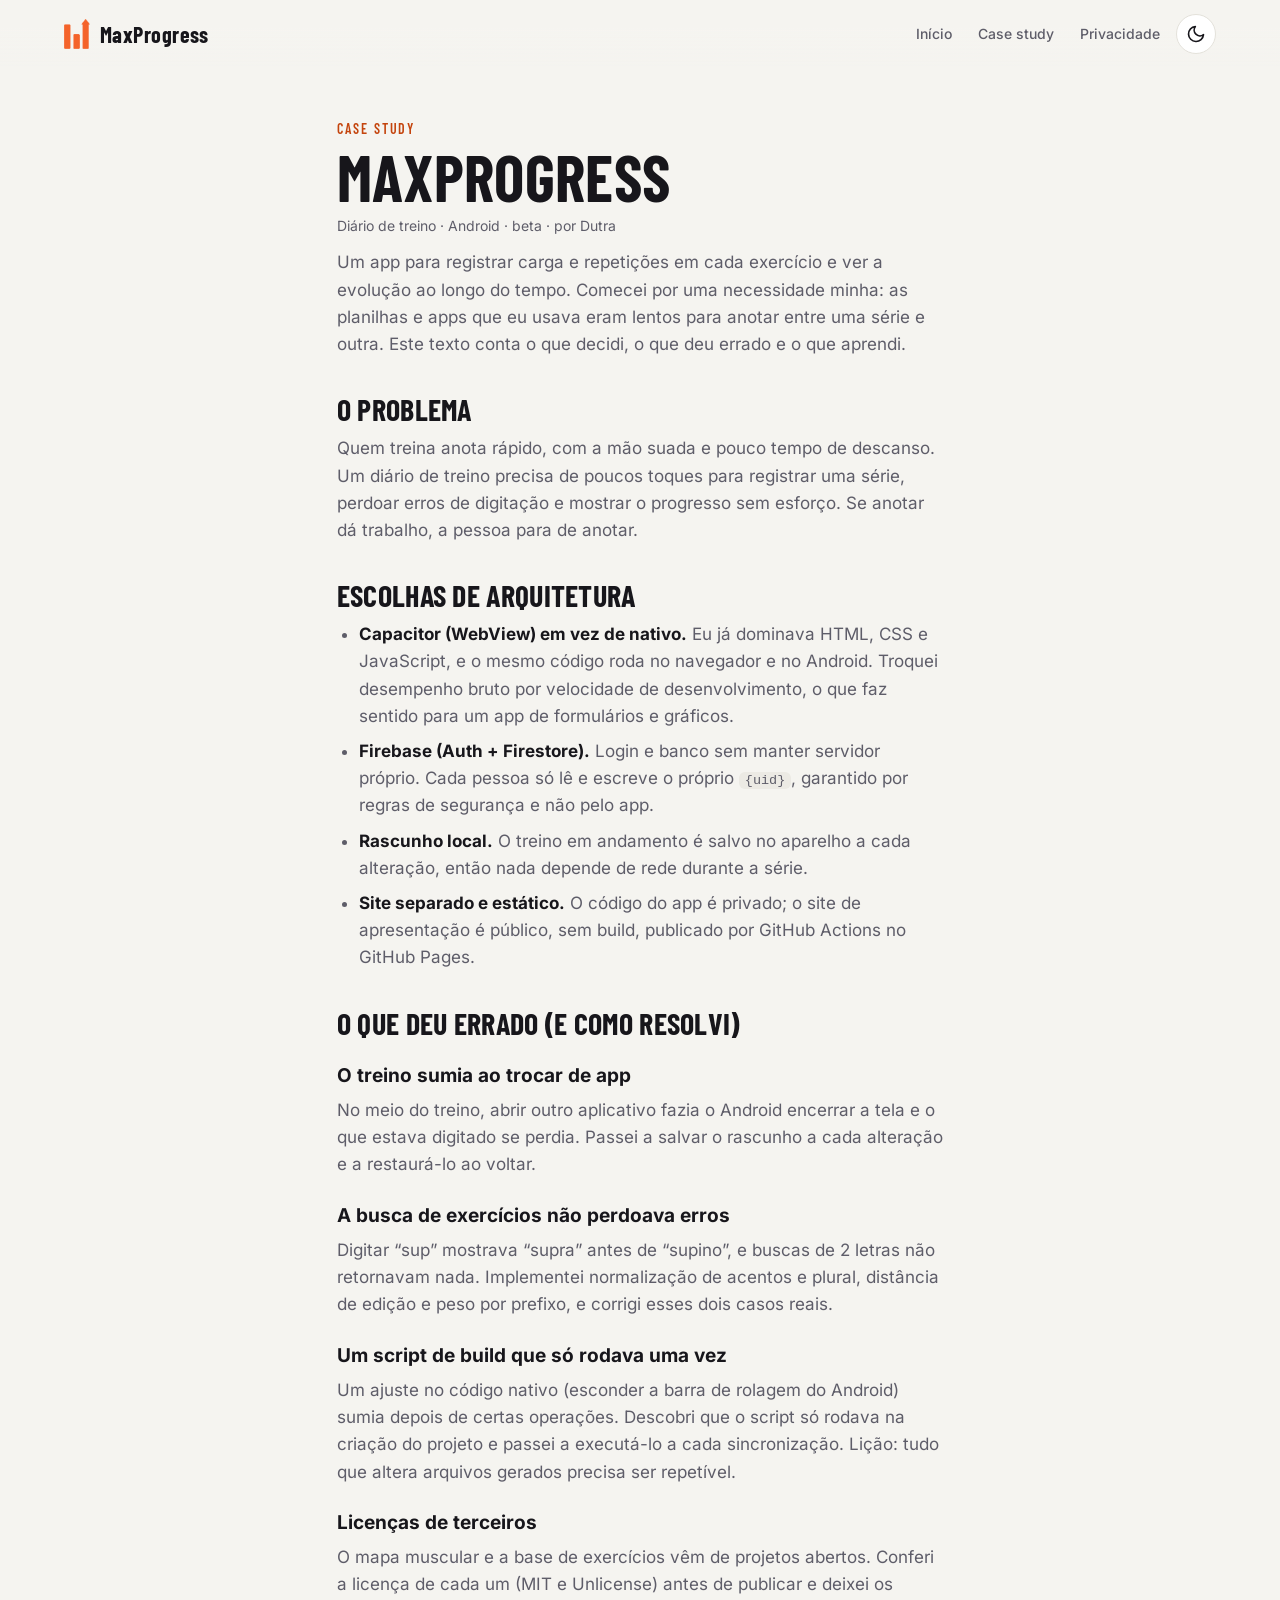
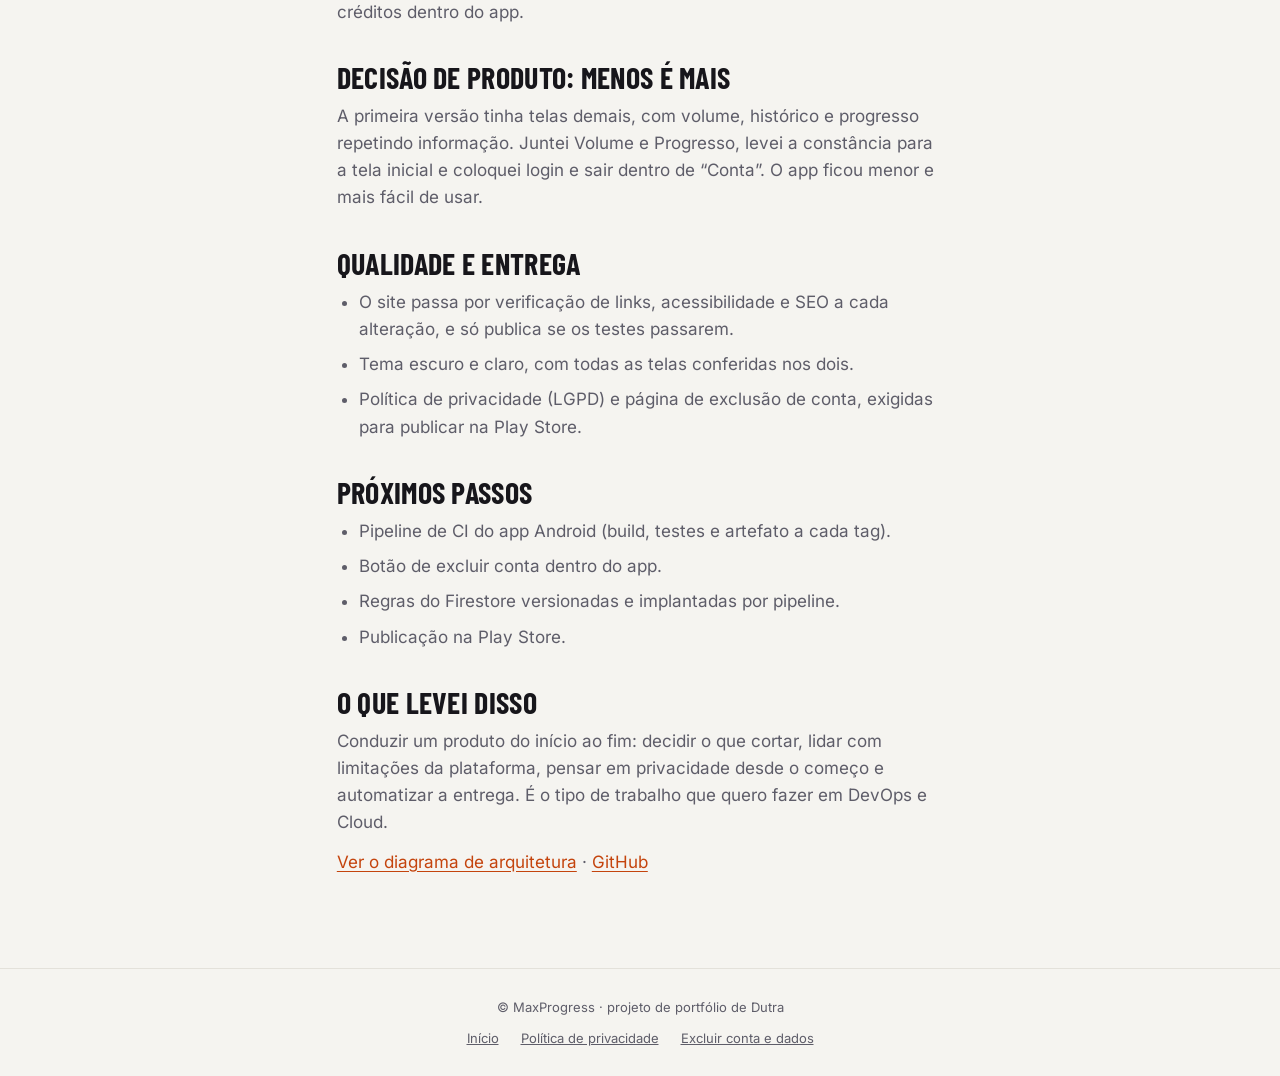
==== case-study.html @ fec6e603 "Site MaxProgress" ====
<!doctype html>
<html lang="pt-BR">
<head>
  <meta charset="utf-8">
  <meta name="viewport" content="width=device-width, initial-scale=1">
  <title>Case study — MaxProgress</title>
  <meta name="description" content="Case study do MaxProgress: problema, decisões técnicas, o que deu errado e o que aprendi construindo um diário de treino com Capacitor e Firebase.">
  <meta name="theme-color" content="#17161B">
  <meta name="color-scheme" content="dark light">
  <link rel="canonical" href="https://maxprogress.com.br/case-study.html">
  <link rel="icon" href="assets/favicon.png">
  <link rel="stylesheet" href="css/style.css">
  <script>(function(){var t=null;try{t=localStorage.getItem('mp-theme')}catch(e){}if(t!=='light'&&t!=='dark'){try{t=matchMedia('(prefers-color-scheme: light)').matches?'light':'dark'}catch(e){t='dark'}}document.documentElement.setAttribute('data-theme',t)})();</script>
</head>
<body>
  <header class="top">
    <a class="brand" href="index.html" aria-label="MaxProgress, página inicial"><img src="assets/logo.png" alt="" width="26" height="30"><span>MaxProgress</span></a>
    <nav class="nav" aria-label="Seções"><a href="index.html">Início</a><a href="case-study.html" aria-current="page">Case study</a><a href="privacidade.html">Privacidade</a></nav>
    <button class="theme-btn" type="button" data-theme-toggle aria-label="Alternar entre tema escuro e claro" aria-pressed="false">
      <svg class="i-sun" viewBox="0 0 24 24" width="20" height="20" fill="none" stroke="currentColor" stroke-width="2" stroke-linecap="round" aria-hidden="true"><circle cx="12" cy="12" r="4"/><path d="M12 2v2M12 20v2M4.9 4.9l1.4 1.4M17.7 17.7l1.4 1.4M2 12h2M20 12h2M4.9 19.1l1.4-1.4M17.7 6.3l1.4-1.4"/></svg>
      <svg class="i-moon" viewBox="0 0 24 24" width="20" height="20" fill="none" stroke="currentColor" stroke-width="2" stroke-linecap="round" stroke-linejoin="round" aria-hidden="true"><path d="M21 12.8A9 9 0 1 1 11.2 3a7 7 0 0 0 9.8 9.8z"/></svg>
    </button>
  </header>
  <main class="doc">
    <span class="eyebrow">Case study</span>
    <h1 class="doc-h1">MaxProgress</h1>
    <p class="doc-meta">Diário de treino · Android · beta · por Dutra</p>
    <p>Um app para registrar carga e repetições em cada exercício e ver a evolução ao longo do tempo. Comecei por uma necessidade minha: as planilhas e apps que eu usava eram lentos para anotar entre uma série e outra. Este texto conta o que decidi, o que deu errado e o que aprendi.</p>

    <h2>O problema</h2>
    <p>Quem treina anota rápido, com a mão suada e pouco tempo de descanso. Um diário de treino precisa de poucos toques para registrar uma série, perdoar erros de digitação e mostrar o progresso sem esforço. Se anotar dá trabalho, a pessoa para de anotar.</p>

    <h2>Escolhas de arquitetura</h2>
    <ul>
      <li><strong>Capacitor (WebView) em vez de nativo.</strong> Eu já dominava HTML, CSS e JavaScript, e o mesmo código roda no navegador e no Android. Troquei desempenho bruto por velocidade de desenvolvimento, o que faz sentido para um app de formulários e gráficos.</li>
      <li><strong>Firebase (Auth + Firestore).</strong> Login e banco sem manter servidor próprio. Cada pessoa só lê e escreve o próprio <code>{uid}</code>, garantido por regras de segurança e não pelo app.</li>
      <li><strong>Rascunho local.</strong> O treino em andamento é salvo no aparelho a cada alteração, então nada depende de rede durante a série.</li>
      <li><strong>Site separado e estático.</strong> O código do app é privado; o site de apresentação é público, sem build, publicado por GitHub Actions no GitHub Pages.</li>
    </ul>

    <h2>O que deu errado (e como resolvi)</h2>
    <h3>O treino sumia ao trocar de app</h3>
    <p>No meio do treino, abrir outro aplicativo fazia o Android encerrar a tela e o que estava digitado se perdia. Passei a salvar o rascunho a cada alteração e a restaurá-lo ao voltar.</p>
    <h3>A busca de exercícios não perdoava erros</h3>
    <p>Digitar “sup” mostrava “supra” antes de “supino”, e buscas de 2 letras não retornavam nada. Implementei normalização de acentos e plural, distância de edição e peso por prefixo, e corrigi esses dois casos reais.</p>
    <h3>Um script de build que só rodava uma vez</h3>
    <p>Um ajuste no código nativo (esconder a barra de rolagem do Android) sumia depois de certas operações. Descobri que o script só rodava na criação do projeto e passei a executá-lo a cada sincronização. Lição: tudo que altera arquivos gerados precisa ser repetível.</p>
    <h3>Licenças de terceiros</h3>
    <p>O mapa muscular e a base de exercícios vêm de projetos abertos. Conferi a licença de cada um (MIT e Unlicense) antes de publicar e deixei os créditos dentro do app.</p>

    <h2>Decisão de produto: menos é mais</h2>
    <p>A primeira versão tinha telas demais, com volume, histórico e progresso repetindo informação. Juntei Volume e Progresso, levei a constância para a tela inicial e coloquei login e sair dentro de “Conta”. O app ficou menor e mais fácil de usar.</p>

    <h2>Qualidade e entrega</h2>
    <ul>
      <li>O site passa por verificação de links, acessibilidade e SEO a cada alteração, e só publica se os testes passarem.</li>
      <li>Tema escuro e claro, com todas as telas conferidas nos dois.</li>
      <li>Política de privacidade (LGPD) e página de exclusão de conta, exigidas para publicar na Play Store.</li>
    </ul>

    <h2>Próximos passos</h2>
    <ul>
      <li>Pipeline de CI do app Android (build, testes e artefato a cada tag).</li>
      <li>Botão de excluir conta dentro do app.</li>
      <li>Regras do Firestore versionadas e implantadas por pipeline.</li>
      <li>Publicação na Play Store.</li>
    </ul>

    <h2>O que levei disso</h2>
    <p>Conduzir um produto do início ao fim: decidir o que cortar, lidar com limitações da plataforma, pensar em privacidade desde o começo e automatizar a entrega. É o tipo de trabalho que quero fazer em DevOps e Cloud.</p>
    <p><a href="index.html#bastidores">Ver o diagrama de arquitetura</a> · <a href="https://github.com/Andreyvid">GitHub</a></p>
  </main>
  <footer>
    <span>© MaxProgress · projeto de portfólio de Dutra</span>
    <nav class="foot-links" aria-label="Legal"><a href="index.html">Início</a><a href="privacidade.html">Política de privacidade</a><a href="excluir-conta.html">Excluir conta e dados</a></nav>
  </footer>
  <script src="js/theme.js"></script>
</body>
</html>
---- css/style.css ----
/* ===== Fontes (locais, licença OFL em assets/fonts) ===== */
@font-face{font-family:"Inter";font-weight:400;font-display:swap;src:url(../assets/fonts/inter-latin-400-normal.woff2) format("woff2")}
@font-face{font-family:"Inter";font-weight:500;font-display:swap;src:url(../assets/fonts/inter-latin-500-normal.woff2) format("woff2")}
@font-face{font-family:"Inter";font-weight:600;font-display:swap;src:url(../assets/fonts/inter-latin-600-normal.woff2) format("woff2")}
@font-face{font-family:"Inter";font-weight:700;font-display:swap;src:url(../assets/fonts/inter-latin-700-normal.woff2) format("woff2")}
@font-face{font-family:"Barlow Condensed";font-weight:600;font-display:swap;src:url(../assets/fonts/barlow-condensed-latin-600-normal.woff2) format("woff2")}
@font-face{font-family:"Barlow Condensed";font-weight:700;font-display:swap;src:url(../assets/fonts/barlow-condensed-latin-700-normal.woff2) format("woff2")}

:root{
  color-scheme:dark;
  --bg:#17161B; --card:#222128; --line:#2f2e37; --soft:#1d1c22;
  --tx:#F0F0F2; --mu:#9B9AA6; --or:#F4632A; --or-ink:#F4632A; --on-or:#17161B;
  --shadow:0 24px 60px rgba(0,0,0,.5);
  --body:#2a2a31;
  --ratio:2.1641;               /* altura / largura do print (844/390) */
  --ph:min(78vh,760px);         /* altura do celular em 3D */
  --pw:calc(var(--ph) / var(--ratio));
  --gap:3.2vw;
}
:root[data-theme="light"]{
  color-scheme:light;
  --bg:#F5F4F0; --card:#FFFFFF; --line:#E3E1DA; --soft:#ECEAE4;
  --tx:#17161B; --mu:#5E5D69; --or-ink:#C4440D; --on-or:#FFFFFF;
  --shadow:0 24px 50px rgba(40,30,20,.18);
}
*{box-sizing:border-box;margin:0;padding:0}
html{scroll-behavior:auto;background:var(--bg)}
body{background:var(--bg);color:var(--tx);font:400 17px/1.6 "Inter",system-ui,sans-serif;-webkit-font-smoothing:antialiased;overflow-x:hidden}
img{display:block;max-width:100%}
.skip{position:absolute;left:-999px;top:8px;background:var(--or);color:#111;padding:8px 14px;border-radius:8px;z-index:100}
.skip:focus{left:8px}

/* ===== Topo ===== */
.top{position:fixed;inset:0 0 auto 0;z-index:50;display:flex;justify-content:space-between;gap:16px;align-items:center;padding:14px 5vw;background:linear-gradient(var(--bg) 40%,transparent)}
.brand{display:flex;align-items:center;gap:10px;color:var(--tx);text-decoration:none;font:700 22px "Barlow Condensed",sans-serif;letter-spacing:.02em}
.badge{display:inline-block;font-size:12px;font-weight:600;color:var(--or-ink);border:1px solid color-mix(in srgb,var(--or) 50%,transparent);padding:4px 12px;border-radius:99px}

/* ===== Hero ===== */
.hero{min-height:88vh;display:flex;flex-direction:column;align-items:center;justify-content:center;text-align:center;padding:110px 6vw 60px}
.hero-logo{width:84px;height:auto;margin-bottom:18px}
h1{font:700 clamp(46px,8vw,92px)/.98 "Barlow Condensed",sans-serif;letter-spacing:.005em;text-transform:uppercase}
h1 em{font-style:normal;color:var(--or-ink)}
.lead{max-width:540px;margin-top:22px;color:var(--mu)}
.scroll-hint{margin-top:44px;font-size:14px;color:var(--mu)}
.scroll-hint span{display:inline-block;color:var(--or)}

/* ===== Vitrine — versão SIMPLES (padrão: mobile, sem JS, movimento reduzido) ===== */
#showcase{padding:30px 6vw 20px}
.phone-wrap,.dots{display:none}
.proto-note{text-align:center;font-size:13px;color:var(--mu);margin-top:10px}
.steps{list-style:none;max-width:1000px;margin:0 auto;display:grid;gap:70px}
.step{display:grid;gap:26px;align-items:center;justify-items:center;text-align:center}
.step-inner{max-width:440px}
.step-n{display:block;font:600 14px "Barlow Condensed",sans-serif;letter-spacing:.14em;text-transform:uppercase;color:var(--or-ink);margin-bottom:6px}
h2{font:700 clamp(30px,4.4vw,48px)/1.04 "Barlow Condensed",sans-serif;text-transform:uppercase;letter-spacing:.01em;margin-bottom:12px}
.step-inner p{color:var(--mu)}
.phone-flat{width:min(250px,64vw);padding:9px;border-radius:38px;background:var(--body);border:1px solid #3a3943;box-shadow:var(--shadow)}
.phone-flat img{width:100%;height:auto;border-radius:30px}
@media (min-width:760px){
  .step{grid-template-columns:1fr 1fr;text-align:left;justify-items:stretch}
  .step-inner{justify-self:end}
  .step-shot{justify-self:start}
  .step--right .step-inner{order:2;justify-self:start}
  .step--right .step-shot{order:1;justify-self:end}
}

footer{padding:28px 6vw;text-align:center;font-size:13px;color:var(--mu);border-top:1px solid var(--line)}

/* ===== Vitrine — modo 3D (classe is-3d, só em desktop com JS e sem movimento reduzido) ===== */
.is-3d #showcase{height:100vh;padding:0;overflow:hidden;position:relative}
.is-3d .stage{position:relative;height:100vh;width:100%;--off:0px}
.is-3d .phone-wrap{display:block;position:absolute;left:50%;top:50%;width:var(--pw);height:var(--ph);margin:calc(var(--ph) / -2) 0 0 calc(var(--pw) / -2);z-index:2;pointer-events:none}
.is-3d .phone-shadow{position:absolute;left:8%;right:8%;bottom:-5%;height:7%;border-radius:50%;background:rgba(0,0,0,.7);filter:blur(24px)}
:root[data-theme="light"] .phone-shadow{background:rgba(40,30,20,.35)}
.is-3d .phone-persp{width:100%;height:100%;perspective:1700px}
.phone{position:relative;width:100%;height:100%;transform-style:preserve-3d;--depth:calc(var(--pw) * .075);--r:calc(var(--pw) * .13)}
.slab{position:absolute;inset:0;border-radius:var(--r);background:#33323b;border:1px solid #484753;transform:translateZ(calc((var(--i) / 7 - .5) * var(--depth)))}
.face{position:absolute;inset:0;border-radius:var(--r);background:var(--body);backface-visibility:hidden;-webkit-backface-visibility:hidden;border:1px solid #4b4a55}
.face.front{transform:translateZ(calc(var(--depth) / 2));padding:calc(var(--pw) * .032)}
.face.back{transform:rotateY(180deg) translateZ(calc(var(--depth) / 2));display:flex;align-items:center;justify-content:center;background:linear-gradient(160deg,#2f2e37,#1f1e25)}
.face.back img{width:28%;height:auto;opacity:.9}
.screen{position:relative;width:100%;height:100%;border-radius:calc(var(--r) * .78);overflow:hidden;background:#121212}
.screen .shot{position:absolute;inset:0;opacity:0}
.screen .shot:first-child{opacity:1}
.screen .shot img{position:absolute;inset:0;width:100%;height:100%;object-fit:cover}
.cam{position:absolute;top:2.6%;left:50%;width:3.4%;aspect-ratio:1;margin-left:-1.7%;border-radius:50%;background:#050507;box-shadow:0 0 0 2px #15141a}

.is-3d .steps{position:absolute;inset:0;display:block;max-width:none;margin:0;z-index:3;pointer-events:none}
.is-3d .step{position:absolute;top:0;bottom:0;display:flex;align-items:center;text-align:left;opacity:0}
.is-3d .step:first-child{opacity:1}
.is-3d .step-shot{display:none}
.is-3d .step-inner{max-width:440px;width:100%}
.is-3d .step--left{left:5vw;right:calc(50% - var(--off) + var(--pw) / 2 + var(--gap));justify-content:flex-end}
.is-3d .step--right{right:5vw;left:calc(50% - var(--off) + var(--pw) / 2 + var(--gap));justify-content:flex-start}
.is-3d h2{font-size:clamp(34px,4.2vw,58px)}
.is-3d .step-inner p{font-size:clamp(16px,1.3vw,19px)}

.is-3d .dots{display:flex;gap:10px;position:absolute;left:50%;bottom:4vh;transform:translateX(-50%);z-index:4}
.dot{width:8px;height:8px;border-radius:99px;background:#44434e;transition:width .25s,background .25s}
.dot.is-on{width:26px;background:var(--or)}
.is-3d .proto-note{position:absolute;right:5vw;bottom:3.6vh;margin:0;z-index:4}

@media (prefers-reduced-motion:reduce){.dot{transition:none}}

/* ===== Tema: botão e navegação ===== */
.nav{display:none;gap:26px;margin-left:auto;font-size:14px;font-weight:500}
.nav a{color:var(--mu);text-decoration:none;transition:color .2s}
.nav a:hover,.nav a:focus-visible{color:var(--tx)}
@media (min-width:860px){.nav{display:flex}}
.theme-btn{margin-left:auto;display:inline-grid;place-items:center;width:40px;height:40px;border-radius:50%;border:1px solid var(--line);background:var(--card);color:var(--tx);cursor:pointer}
.nav + .theme-btn{margin-left:0}
.theme-btn:hover{border-color:var(--or)}
.i-sun{display:none}
:root[data-theme="dark"] .i-sun{display:block}
:root[data-theme="dark"] .i-moon{display:none}
:root[data-theme="light"] .i-moon{display:block}
:root[data-theme="light"] .i-sun{display:none}
:focus-visible{outline:2px solid var(--or);outline-offset:3px;border-radius:6px}
body,.card,.theme-btn,.phone-flat,.stats li{transition:background-color .3s,color .3s,border-color .3s}

/* ===== Hero extras ===== */
.hero .badge{margin-bottom:22px}
.chips{display:flex;flex-wrap:wrap;justify-content:center;gap:10px;margin-top:26px}
.chips span{font-size:14px;color:var(--tx);background:var(--card);border:1px solid var(--line);padding:6px 14px;border-radius:99px}

/* ===== Seções ===== */
.sec{max-width:1120px;margin:0 auto;padding:96px 6vw}
.sec--narrow{max-width:760px}
.sec-head{max-width:640px;margin-bottom:44px}
.sec-head p,.split p{color:var(--mu);margin-top:10px}
.eyebrow{display:block;font:600 14px "Barlow Condensed",sans-serif;letter-spacing:.14em;text-transform:uppercase;color:var(--or-ink);margin-bottom:8px}
.sec h2{margin-bottom:6px}

.stats{list-style:none;display:grid;grid-template-columns:repeat(auto-fit,minmax(200px,1fr));gap:16px}
.stats li{background:var(--card);border:1px solid var(--line);border-radius:22px;padding:24px}
.stats b{display:block;font:700 56px/1 "Barlow Condensed",sans-serif;color:var(--or-ink)}
.stats span{display:block;margin-top:8px;color:var(--mu);font-size:15px;line-height:1.4}

.cards{display:grid;grid-template-columns:repeat(auto-fit,minmax(250px,1fr));gap:16px}
.card{background:var(--card);border:1px solid var(--line);border-radius:22px;padding:26px}
.card h3,.how h3,.road h3{font:700 24px/1.1 "Barlow Condensed",sans-serif;text-transform:uppercase;letter-spacing:.01em;margin:14px 0 8px}
.card p,.how p,.road p{color:var(--mu);font-size:15.5px;line-height:1.55}
.ico{display:grid;place-items:center;width:44px;height:44px;border-radius:14px;background:color-mix(in srgb,var(--or) 14%,transparent);color:var(--or-ink)}
.ico svg{width:22px;height:22px;fill:none;stroke:currentColor;stroke-width:2;stroke-linecap:round;stroke-linejoin:round}

.split{display:grid;gap:48px;align-items:center}
@media (min-width:900px){.split{grid-template-columns:1fr 1fr}}
.duo{display:flex;gap:22px;justify-content:center;align-items:flex-start}
.duo figure{text-align:center}
.duo .phone-flat{width:min(220px,40vw)}
.duo figcaption{margin-top:12px;font-size:14px;color:var(--mu)}
.duo figcaption em{font-style:normal;color:var(--or-ink)}
.btn{display:inline-block;margin-top:16px;padding:13px 24px;border-radius:99px;border:1.5px solid var(--or);background:transparent;color:var(--or-ink);font:600 15px "Inter",sans-serif;text-decoration:none;cursor:pointer}
.btn:hover{background:color-mix(in srgb,var(--or) 12%,transparent)}
.btn--solid{background:var(--or);color:#17161B;border-color:var(--or)}
.btn--solid:hover{background:var(--or);filter:brightness(1.08)}
.btn-light{display:none}
:root[data-theme="light"] .btn-dark{display:none}
:root[data-theme="light"] .btn-light{display:inline}

.how{list-style:none;display:grid;grid-template-columns:repeat(auto-fit,minmax(240px,1fr));gap:28px;counter-reset:s}
.how li{border-top:2px solid var(--or);padding-top:18px}
.how b{font:700 15px "Barlow Condensed",sans-serif;letter-spacing:.14em;color:var(--or-ink)}
.how b::before{content:"PASSO "}

.road{list-style:none;display:grid;grid-template-columns:repeat(auto-fit,minmax(260px,1fr));gap:16px}
.road li{background:var(--card);border:1px solid var(--line);border-radius:22px;padding:24px}
.road h3{margin-top:12px}
.tag{display:inline-block;font-size:12px;font-weight:600;padding:3px 11px;border-radius:99px;background:var(--soft);color:var(--mu)}
.tag--now{background:var(--or);color:#17161B}

.tech{list-style:none;display:flex;flex-wrap:wrap;gap:10px}
.tech li{padding:9px 18px;border-radius:99px;background:var(--card);border:1px solid var(--line);font-size:15px;font-weight:500}

.faq details{border-bottom:1px solid var(--line);padding:18px 0}
.faq summary{cursor:pointer;font-weight:600;list-style:none;display:flex;justify-content:space-between;gap:16px}
.faq summary::-webkit-details-marker{display:none}
.faq summary::after{content:"+";color:var(--or-ink);font-size:22px;line-height:1}
.faq details[open] summary::after{content:"–"}
.faq details p{margin-top:10px;color:var(--mu)}

.end{max-width:620px;margin:0 auto;padding:90px 6vw 110px;text-align:center}
.end img{margin:0 auto 18px}
.end p{color:var(--mu);margin:8px 0 8px}
footer{background:var(--bg)}
@media (prefers-reduced-motion:reduce){body,.card,.theme-btn,.phone-flat,.stats li,.nav a{transition:none}}

/* ===== Bastidores ===== */
.diagram{margin:0 0 56px}
.diagram-svg{display:none;width:100%;height:auto;background:var(--card);border:1px solid var(--line);border-radius:22px;padding:14px}
.diagram-svg text{font:500 14px "Inter",sans-serif}
.d-box{fill:var(--bg);stroke:var(--line);stroke-width:1.5}
.d-hl{stroke:var(--or)}
.d-t{fill:var(--tx);font-weight:600}
.d-mu{fill:var(--mu)}
.d-mono{font-family:ui-monospace,Menlo,Consolas,monospace!important;font-size:13px!important}
.d-lane text{fill:var(--or-ink);font:600 12px "Inter",sans-serif;letter-spacing:.16em}
.d-line{fill:none;stroke:var(--mu);stroke-width:1.6}
.d-sep{stroke:var(--line);stroke-dasharray:4 6}
.d-arrow{fill:var(--mu)}
.diagram-list{padding-left:20px;color:var(--mu);display:grid;gap:8px}
.diagram-list b{color:var(--tx)}
code{font:13.5px ui-monospace,Menlo,Consolas,monospace;background:var(--soft);padding:1px 6px;border-radius:6px}
@media (min-width:760px){.diagram-svg{display:block}.diagram-list{display:none}}
.sub{font:700 clamp(26px,3.4vw,38px)/1.05 "Barlow Condensed",sans-serif;text-transform:uppercase;margin:0 0 20px}
.cards--2{grid-template-columns:repeat(auto-fit,minmax(300px,1fr))}
.cards--2 .card h3{margin-top:0}
.cards--2 .card p+p{margin-top:10px}
.cards--2 .card b{color:var(--tx)}
.author p{color:var(--mu);margin-top:12px}
.author .btn{margin-top:22px}
.foot-links{display:flex;gap:22px;justify-content:center;flex-wrap:wrap;margin-top:10px}
.foot-links a{color:var(--mu)}
.foot-links a:hover{color:var(--tx)}

/* ===== Páginas de texto (privacidade, exclusão) ===== */
.doc{max-width:760px;margin:0 auto;padding:120px 6vw 80px}
.doc-h1{font:700 clamp(40px,7vw,64px)/1 "Barlow Condensed",sans-serif;text-transform:uppercase;margin-bottom:6px}
.doc-meta{color:var(--mu);font-size:14px;margin-bottom:28px}
.doc h3{font-size:19px;margin:22px 0 6px}
.doc h2{font-size:clamp(24px,3vw,30px);margin:36px 0 10px}
.doc p,.doc li{color:var(--mu)}
.doc p{margin-bottom:12px}
.doc strong{color:var(--tx)}
.doc ul,.doc ol{padding-left:22px;display:grid;gap:8px;margin-bottom:12px}
.doc a{color:var(--or-ink);text-underline-offset:3px}

.motion-note{max-width:640px;margin:0 auto 28px;text-align:center;font-size:14px;color:var(--mu);background:var(--card);border:1px solid var(--line);border-radius:16px;padding:12px 16px}
.motion-note button{display:inline;margin-left:4px;background:none;border:0;color:var(--or-ink);font:600 14px "Inter",sans-serif;text-decoration:underline;text-underline-offset:3px;cursor:pointer}
.is-3d .motion-note{display:none}
html[data-motion="on"].is-3d .motion-note{display:block;position:absolute;left:5vw;bottom:2.6vh;z-index:6;margin:0;max-width:360px;text-align:left;font-size:12.5px;padding:8px 12px}

/* ===== Imagens por tema (cada tela tem versão escura e clara) ===== */
.t-light{display:none}
:root[data-theme="light"] .t-dark{display:none}
:root[data-theme="light"] .t-light{display:block}

/* ===== Comparador escuro × claro ===== */
.cmp{display:grid;justify-items:center;gap:16px}
.cmp-phone{width:min(300px,74vw)}
.cmp-view{position:relative;aspect-ratio:780/1688;border-radius:30px;overflow:hidden;background:#121212;--pos:50%;user-select:none;-webkit-user-select:none}
.phone-flat .cmp-view img{position:absolute;inset:0;width:100%;height:100%;border-radius:0;object-fit:cover;pointer-events:none}
.cmp-light{clip-path:inset(0 0 0 var(--pos))}
.cmp-line{position:absolute;top:0;bottom:0;left:var(--pos);width:2px;margin-left:-1px;background:var(--or);pointer-events:none}
.cmp-line i{position:absolute;top:50%;left:50%;width:44px;height:44px;margin:-22px 0 0 -22px;border-radius:50%;background:var(--or);box-shadow:0 4px 18px rgba(0,0,0,.35)}
.cmp-line i::before,.cmp-line i::after{content:"";position:absolute;top:50%;width:0;height:0;margin-top:-6px;border:6px solid transparent}
.cmp-line i::before{left:7px;border-right-color:#17161B;border-left-width:0}
.cmp-line i::after{right:7px;border-left-color:#17161B;border-right-width:0}
.cmp-tag{position:absolute;top:14px;padding:3px 11px;border-radius:99px;font:600 12px "Inter",sans-serif;pointer-events:none;background:rgba(23,22,27,.82);color:#F0F0F2}
.cmp-tag--d{left:12px}
.cmp-tag--l{right:12px;background:rgba(255,255,255,.9);color:#17161B}
.cmp-input{position:absolute;inset:0;width:100%;height:100%;margin:0;opacity:0;cursor:ew-resize;touch-action:pan-y;-webkit-appearance:none;appearance:none}
.cmp-view:has(.cmp-input:focus-visible){outline:3px solid var(--or);outline-offset:-3px}
html:not(.js) .cmp-input,html:not(.js) .cmp-tabs,html:not(.js) .cmp-hint{display:none}
.cmp-tabs{display:flex;flex-wrap:wrap;justify-content:center;gap:8px}
.cmp-tabs button{padding:7px 14px;border-radius:99px;border:1px solid var(--line);background:var(--card);color:var(--mu);font:500 14px "Inter",sans-serif;cursor:pointer}
.cmp-tabs button.is-on{background:var(--or);border-color:var(--or);color:#17161B;font-weight:600}
.cmp-hint{font-size:13.5px;color:var(--mu);margin:0!important}
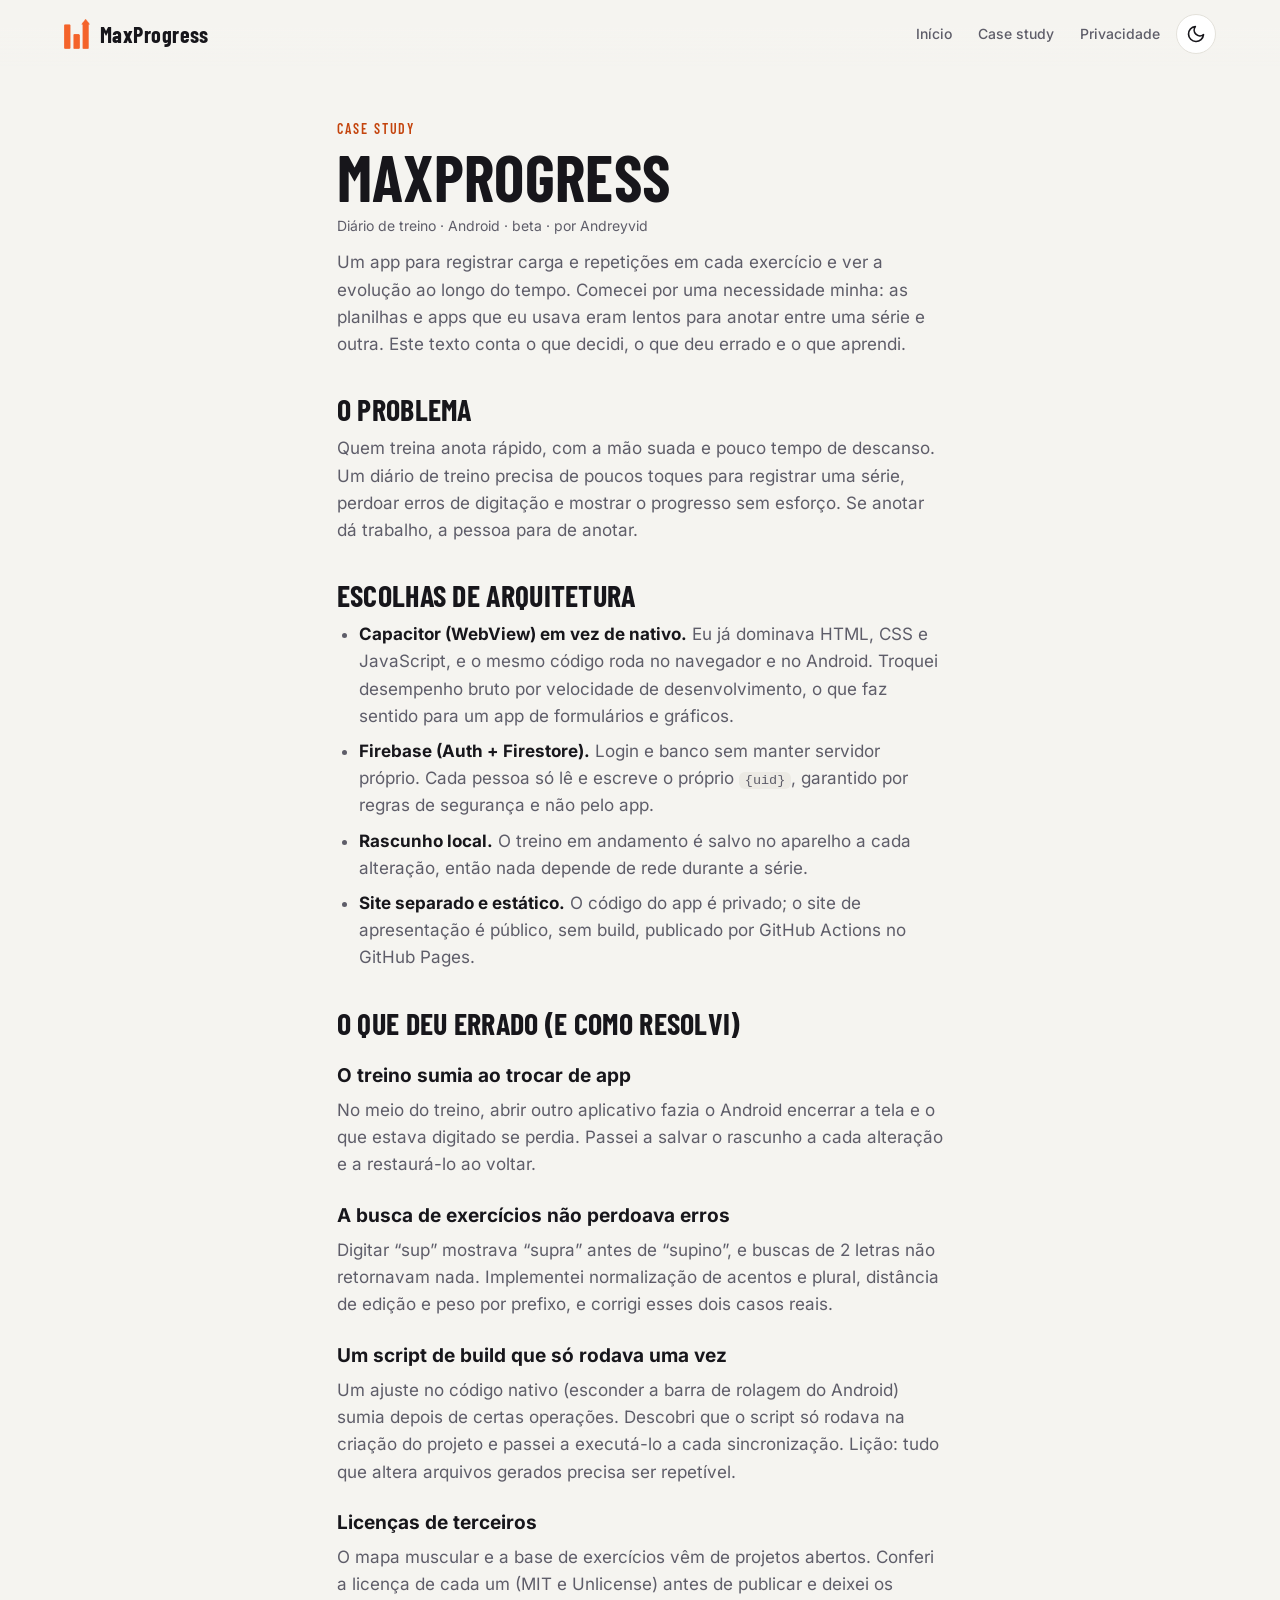
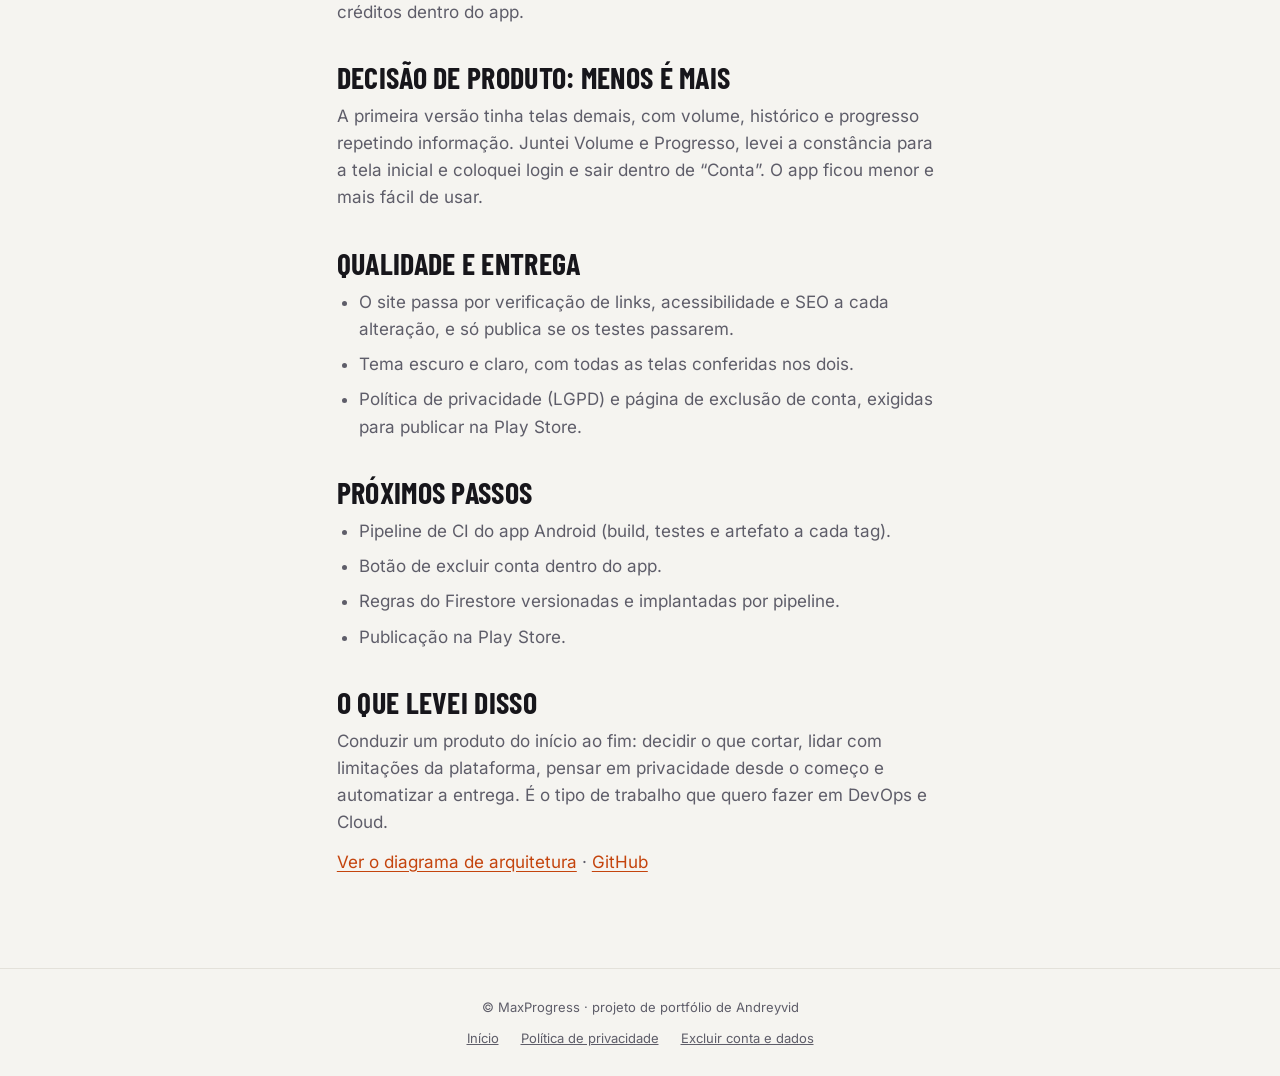
==== commit fc66cee8: "Animação no celular e sem borda azul" ====
--- a/case-study.html
+++ b/case-study.html
@@ -24,7 +24,7 @@
   <main class="doc">
     <span class="eyebrow">Case study</span>
     <h1 class="doc-h1">MaxProgress</h1>
-    <p class="doc-meta">Diário de treino · Android · beta · por Dutra</p>
+    <p class="doc-meta">Diário de treino · Android · beta · por Andreyvid</p>
     <p>Um app para registrar carga e repetições em cada exercício e ver a evolução ao longo do tempo. Comecei por uma necessidade minha: as planilhas e apps que eu usava eram lentos para anotar entre uma série e outra. Este texto conta o que decidi, o que deu errado e o que aprendi.</p>
 
     <h2>O problema</h2>
@@ -71,7 +71,7 @@
     <p><a href="index.html#bastidores">Ver o diagrama de arquitetura</a> · <a href="https://github.com/Andreyvid">GitHub</a></p>
   </main>
   <footer>
-    <span>© MaxProgress · projeto de portfólio de Dutra</span>
+    <span>© MaxProgress · projeto de portfólio de Andreyvid</span>
     <nav class="foot-links" aria-label="Legal"><a href="index.html">Início</a><a href="privacidade.html">Política de privacidade</a><a href="excluir-conta.html">Excluir conta e dados</a></nav>
   </footer>
   <script src="js/theme.js"></script>
--- a/css/style.css
+++ b/css/style.css
@@ -202,6 +202,9 @@
 .diagram-list b{color:var(--tx)}
 code{font:13.5px ui-monospace,Menlo,Consolas,monospace;background:var(--soft);padding:1px 6px;border-radius:6px}
 @media (min-width:760px){.diagram-svg{display:block}.diagram-list{display:none}}
+.more{margin:-6px 0 22px}
+.more a{color:var(--or-ink);font:600 16px "Inter",sans-serif;text-decoration:none;border-bottom:1.5px solid var(--or);padding-bottom:2px}
+.more a:hover{border-bottom-color:var(--or-ink)}
 .sub{font:700 clamp(26px,3.4vw,38px)/1.05 "Barlow Condensed",sans-serif;text-transform:uppercase;margin:0 0 20px}
 .cards--2{grid-template-columns:repeat(auto-fit,minmax(300px,1fr))}
 .cards--2 .card h3{margin-top:0}
@@ -256,3 +259,29 @@
 .cmp-tabs button{padding:7px 14px;border-radius:99px;border:1px solid var(--line);background:var(--card);color:var(--mu);font:500 14px "Inter",sans-serif;cursor:pointer}
 .cmp-tabs button.is-on{background:var(--or);border-color:var(--or);color:#17161B;font-weight:600}
 .cmp-hint{font-size:13.5px;color:var(--mu);margin:0!important}
+
+/* ===== Vitrine — modo celular (classe is-m: tela estreita com JS e movimento permitido) =====
+   O celular 3D fica fixo no alto, centralizado, e o texto de cada passo troca embaixo. */
+.is-m{--ph:min(52vh,112vw);--ph:min(52svh,112vw);--hd:72px}
+.is-m #showcase{height:100vh;height:100svh;padding:0;overflow:hidden;position:relative}
+.is-m .stage{position:relative;height:100%;width:100%}
+.is-m .phone-wrap{display:block;position:absolute;left:50%;top:calc(var(--hd) + 1.5vh);width:var(--pw);height:var(--ph);margin-left:calc(var(--pw) / -2);z-index:2;pointer-events:none}
+.is-m .phone-shadow{position:absolute;left:8%;right:8%;bottom:-4%;height:6%;border-radius:50%;background:rgba(0,0,0,.7);filter:blur(18px)}
+.is-m .phone-persp{width:100%;height:100%;perspective:1100px}
+.is-m .steps{position:absolute;inset:0;display:block;max-width:none;margin:0;z-index:3;pointer-events:none}
+.is-m .step{position:absolute;left:7vw;right:7vw;top:calc(var(--hd) + var(--ph) + 4.5vh);display:block;text-align:center;opacity:0}
+.is-m .step:first-child{opacity:1}
+.is-m .step-shot{display:none}
+.is-m .step-inner{max-width:520px;margin:0 auto}
+.is-m .step h2{font-size:clamp(28px,8.4vw,42px)}
+.is-m .step-inner p{font-size:clamp(15px,4vw,17.5px);line-height:1.5}
+.is-m .dots{display:flex;gap:9px;position:absolute;left:50%;bottom:4.4vh;transform:translateX(-50%);z-index:4}
+.is-m .proto-note{display:none}
+.is-m .motion-note{display:none}
+html[data-motion="on"].is-m .motion-note{display:block;position:absolute;left:5vw;right:5vw;bottom:.8vh;z-index:6;margin:0;max-width:none;text-align:center;font-size:11.5px;padding:5px 10px}
+
+/* ===== Toque e foco: sem borda azul do navegador; foco por teclado continua visível ===== */
+a,button,.cmp-view,.cmp-input,.phone-flat,.theme-btn{-webkit-tap-highlight-color:transparent}
+button:focus:not(:focus-visible),a:focus:not(:focus-visible),.cmp-input:focus:not(:focus-visible){outline:none}
+.cmp-view,.cmp-view *,.phone-wrap,.phone-flat img{-webkit-user-select:none;user-select:none;-webkit-touch-callout:none}
+.cmp-view img,.phone-flat img,.phone-wrap img{-webkit-user-drag:none;user-drag:none}
